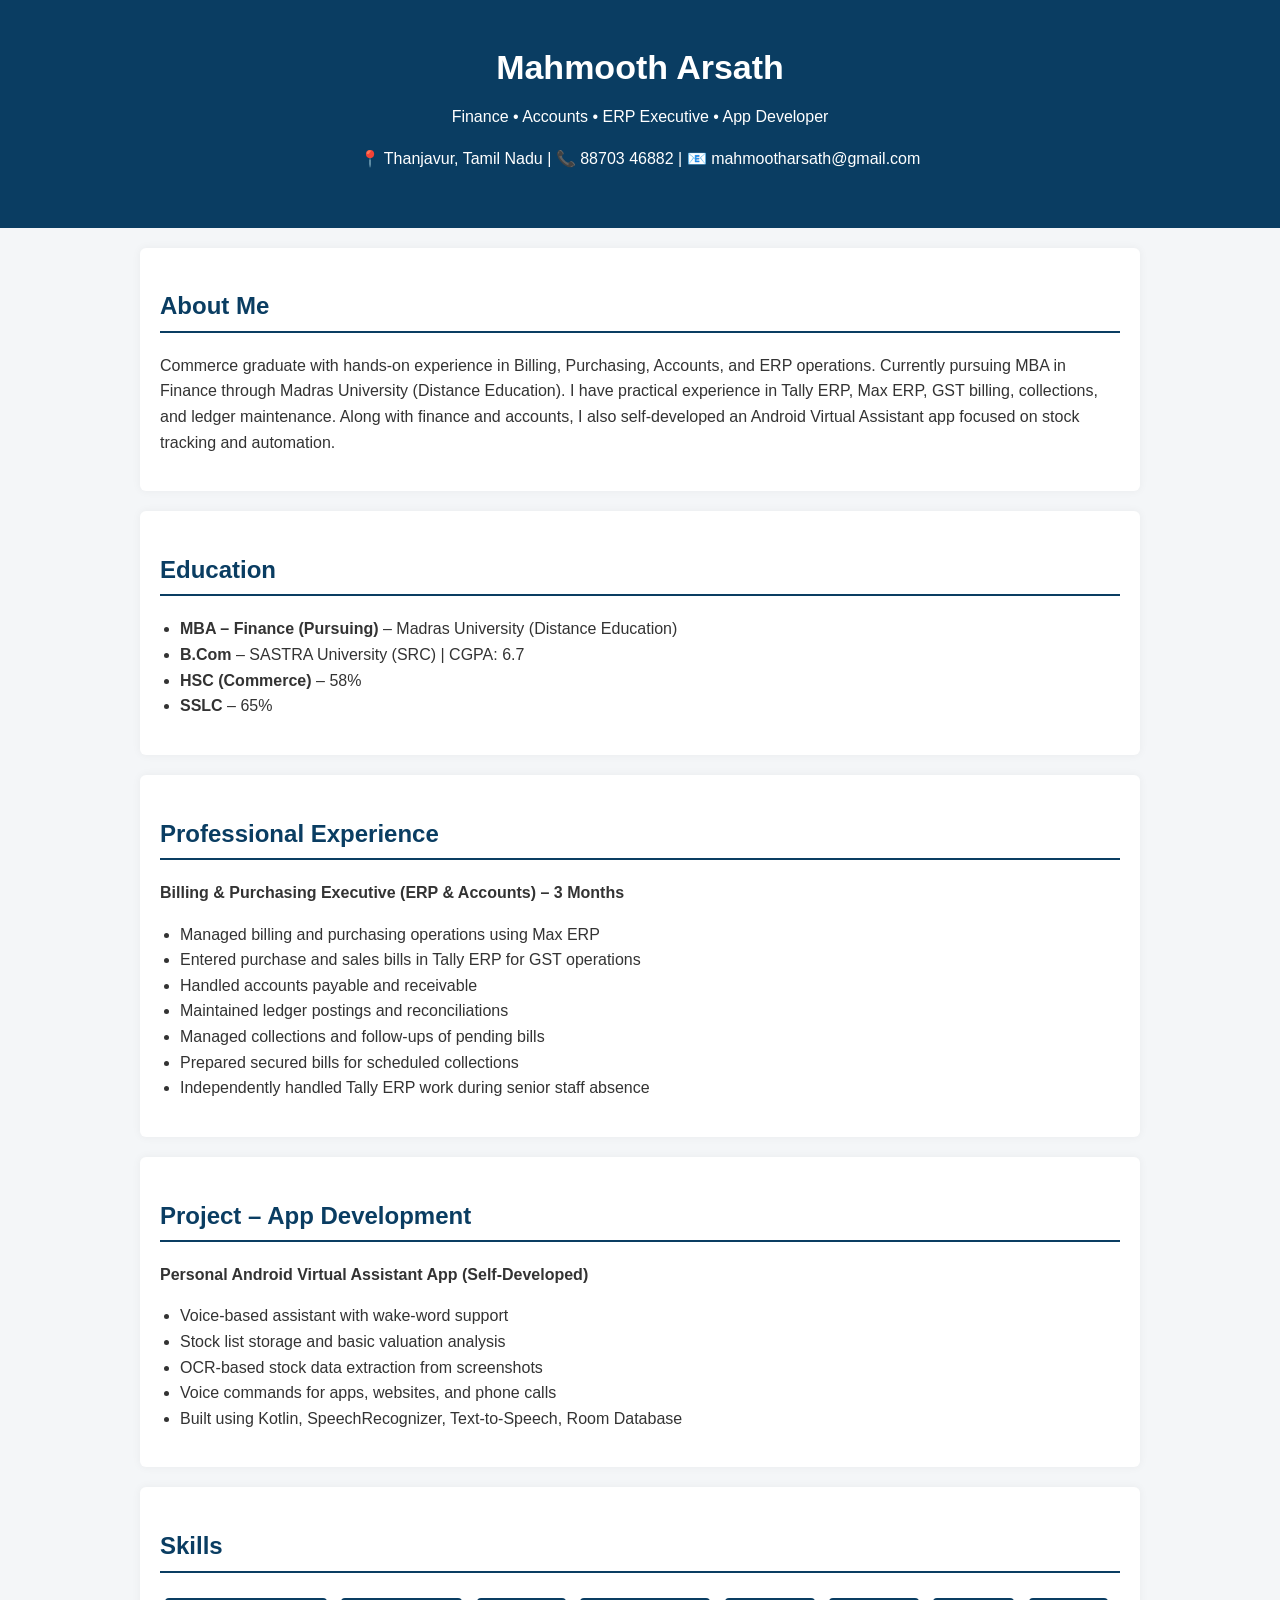
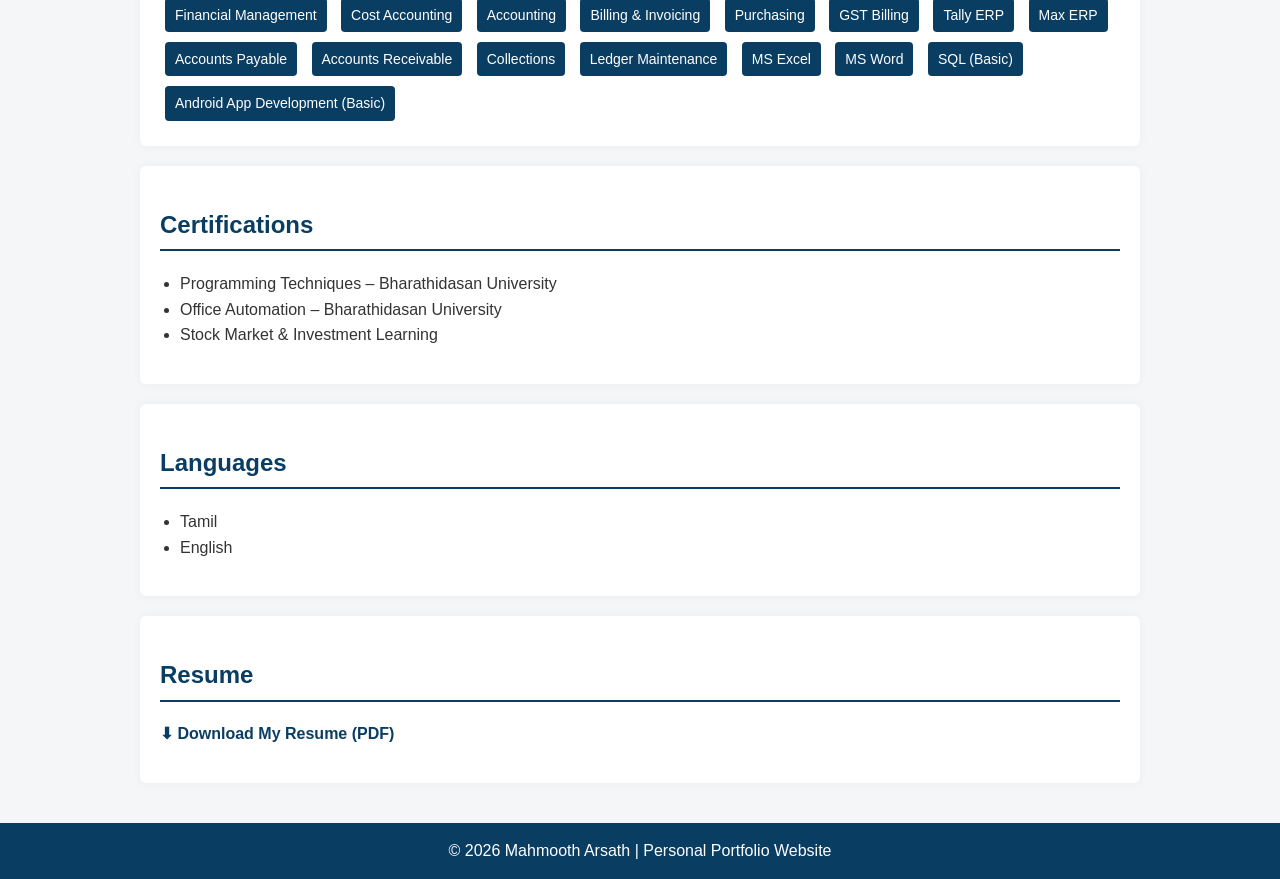
==== index.html @ ea1ed321 "Add files via upload" ====
<!DOCTYPE html>
<html lang="en">
<head>
    <meta charset="UTF-8">
    <title>Mahmooth Arsath | Finance • Accounts • ERP • App Developer</title>
    <meta name="viewport" content="width=device-width, initial-scale=1.0">

    <style>
        body {
            font-family: Arial, Helvetica, sans-serif;
            margin: 0;
            background: #f4f6f8;
            color: #333;
            line-height: 1.6;
        }

        header {
            background: #0a3d62;
            color: white;
            padding: 40px 20px;
            text-align: center;
        }

        header h1 {
            margin: 0;
            font-size: 34px;
        }

        header p {
            margin-top: 10px;
            font-size: 16px;
        }

        .container {
            max-width: 1000px;
            margin: auto;
            padding: 20px;
        }

        section {
            background: white;
            padding: 20px;
            margin-bottom: 20px;
            border-radius: 6px;
            box-shadow: 0 0 10px rgba(0,0,0,0.05);
        }

        h2 {
            color: #0a3d62;
            border-bottom: 2px solid #0a3d62;
            padding-bottom: 5px;
        }

        ul {
            padding-left: 20px;
        }

        .skills span {
            display: inline-block;
            background: #0a3d62;
            color: white;
            padding: 6px 10px;
            margin: 5px;
            border-radius: 4px;
            font-size: 14px;
        }

        footer {
            text-align: center;
            padding: 15px;
            background: #0a3d62;
            color: white;
        }

        a {
            color: #0a3d62;
            font-weight: bold;
            text-decoration: none;
        }
    </style>
</head>

<body>

<header>
    <h1>Mahmooth Arsath</h1>
    <p>Finance • Accounts • ERP Executive • App Developer</p>
    <p>📍 Thanjavur, Tamil Nadu | 📞 88703 46882 | 📧 mahmootharsath@gmail.com</p>
</header>

<div class="container">

    <!-- ABOUT -->
    <section>
        <h2>About Me</h2>
        <p>
            Commerce graduate with hands-on experience in Billing, Purchasing, Accounts, and ERP operations.
            Currently pursuing MBA in Finance through Madras University (Distance Education).
            I have practical experience in Tally ERP, Max ERP, GST billing, collections,
            and ledger maintenance. Along with finance and accounts, I also self-developed
            an Android Virtual Assistant app focused on stock tracking and automation.
        </p>
    </section>

    <!-- EDUCATION -->
    <section>
        <h2>Education</h2>
        <ul>
            <li><strong>MBA – Finance (Pursuing)</strong> – Madras University (Distance Education)</li>
            <li><strong>B.Com</strong> – SASTRA University (SRC) | CGPA: 6.7</li>
            <li><strong>HSC (Commerce)</strong> – 58%</li>
            <li><strong>SSLC</strong> – 65%</li>
        </ul>
    </section>

    <!-- EXPERIENCE -->
    <section>
        <h2>Professional Experience</h2>
        <p><strong>Billing & Purchasing Executive (ERP & Accounts) – 3 Months</strong></p>
        <ul>
            <li>Managed billing and purchasing operations using Max ERP</li>
            <li>Entered purchase and sales bills in Tally ERP for GST operations</li>
            <li>Handled accounts payable and receivable</li>
            <li>Maintained ledger postings and reconciliations</li>
            <li>Managed collections and follow-ups of pending bills</li>
            <li>Prepared secured bills for scheduled collections</li>
            <li>Independently handled Tally ERP work during senior staff absence</li>
        </ul>
    </section>

    <!-- PROJECT -->
    <section>
        <h2>Project – App Development</h2>
        <p><strong>Personal Android Virtual Assistant App (Self-Developed)</strong></p>
        <ul>
            <li>Voice-based assistant with wake-word support</li>
            <li>Stock list storage and basic valuation analysis</li>
            <li>OCR-based stock data extraction from screenshots</li>
            <li>Voice commands for apps, websites, and phone calls</li>
            <li>Built using Kotlin, SpeechRecognizer, Text-to-Speech, Room Database</li>
        </ul>
    </section>

    <!-- SKILLS -->
    <section>
        <h2>Skills</h2>
        <div class="skills">
            <span>Financial Management</span>
            <span>Cost Accounting</span>
            <span>Accounting</span>
            <span>Billing & Invoicing</span>
            <span>Purchasing</span>
            <span>GST Billing</span>
            <span>Tally ERP</span>
            <span>Max ERP</span>
            <span>Accounts Payable</span>
            <span>Accounts Receivable</span>
            <span>Collections</span>
            <span>Ledger Maintenance</span>
            <span>MS Excel</span>
            <span>MS Word</span>
            <span>SQL (Basic)</span>
            <span>Android App Development (Basic)</span>
        </div>
    </section>

    <!-- CERTIFICATIONS -->
    <section>
        <h2>Certifications</h2>
        <ul>
            <li>Programming Techniques – Bharathidasan University</li>
            <li>Office Automation – Bharathidasan University</li>
            <li>Stock Market & Investment Learning</li>
        </ul>
    </section>

    <!-- LANGUAGES -->
    <section>
        <h2>Languages</h2>
        <ul>
            <li>Tamil</li>
            <li>English</li>
        </ul>
    </section>

    <!-- RESUME DOWNLOAD -->
    <section>
        <h2>Resume</h2>
        <p>
            <a href="Mahmooth_Arsath_Resume.pdf" download>
                ⬇ Download My Resume (PDF)
            </a>
        </p>
    </section>

</div>

<footer>
    © 2026 Mahmooth Arsath | Personal Portfolio Website
</footer>

</body>
</html>
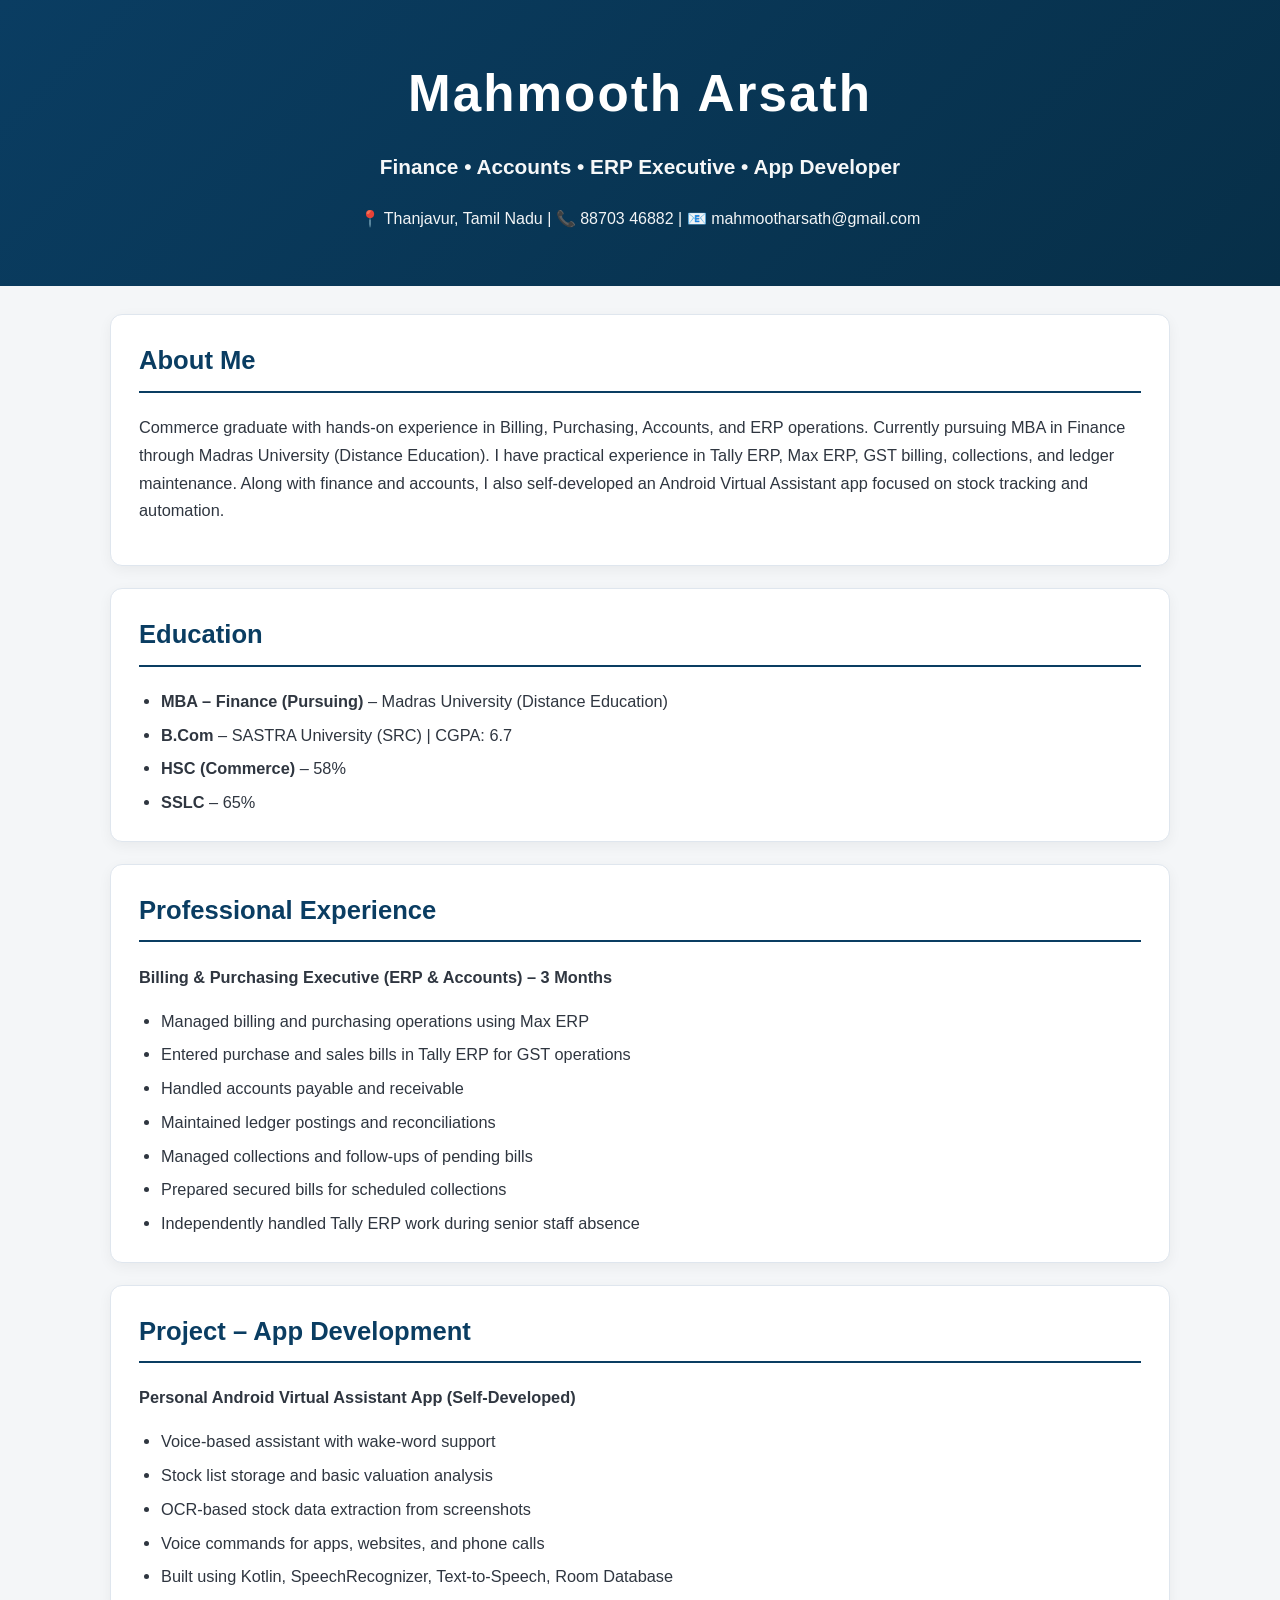
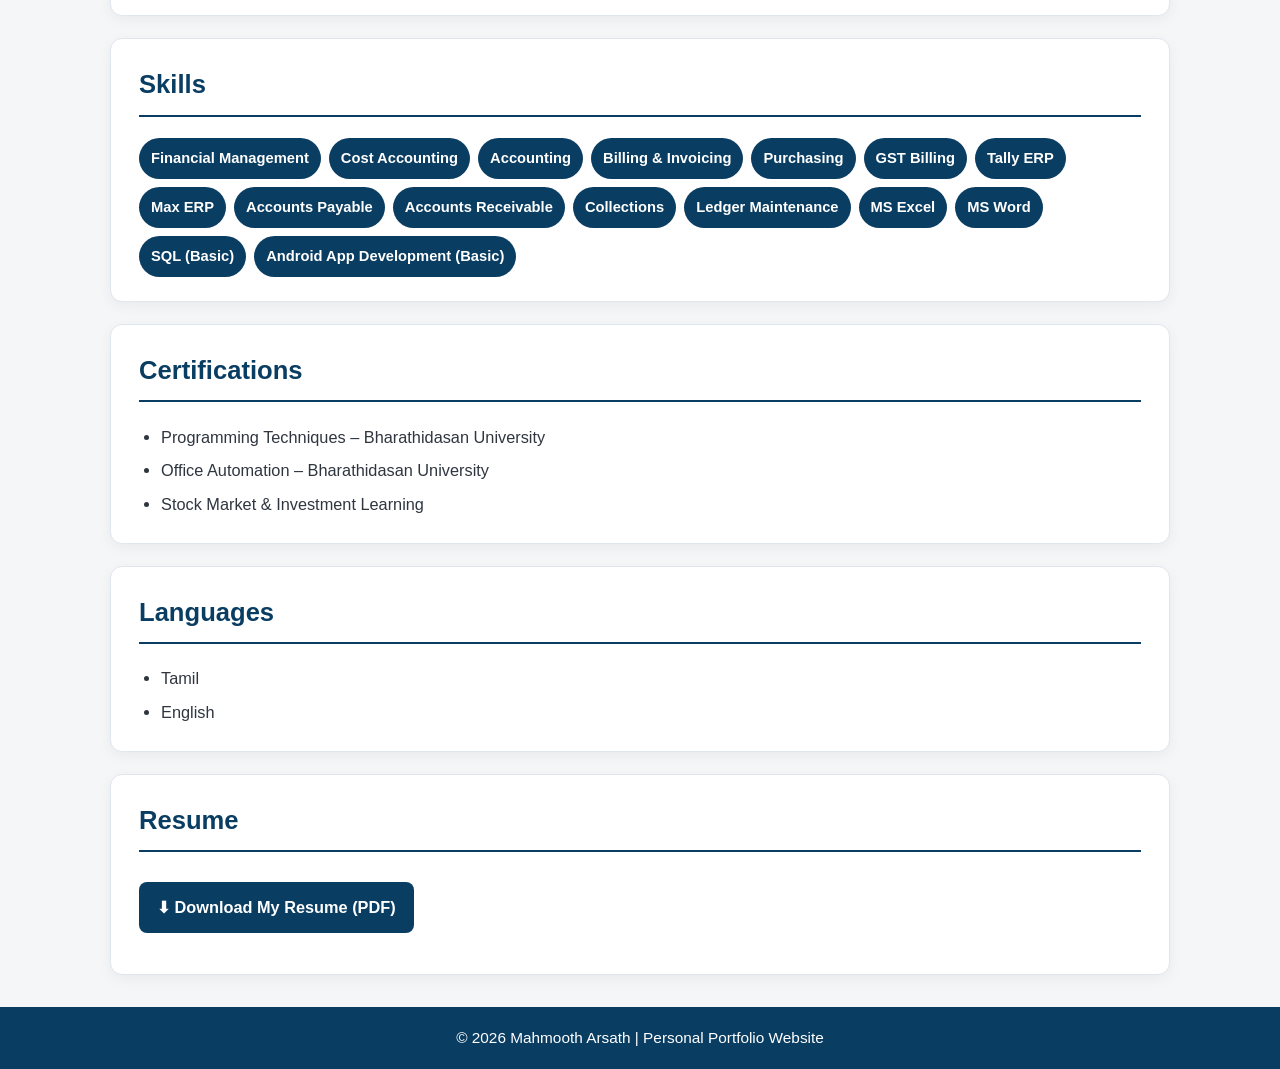
==== commit cc34f95a: "Update portfolio homepage content and styling" ====
--- a/index.html
+++ b/index.html
@@ -1,204 +1,263 @@
-<!DOCTYPE html>
-<html lang="en">
-<head>
-    <meta charset="UTF-8">
-    <title>Mahmooth Arsath | Finance • Accounts • ERP • App Developer</title>
-    <meta name="viewport" content="width=device-width, initial-scale=1.0">
-
-    <style>
-        body {
-            font-family: Arial, Helvetica, sans-serif;
-            margin: 0;
-            background: #f4f6f8;
-            color: #333;
-            line-height: 1.6;
-        }
-
-        header {
-            background: #0a3d62;
-            color: white;
-            padding: 40px 20px;
-            text-align: center;
-        }
-
-        header h1 {
-            margin: 0;
-            font-size: 34px;
-        }
-
-        header p {
-            margin-top: 10px;
-            font-size: 16px;
-        }
-
-        .container {
-            max-width: 1000px;
-            margin: auto;
-            padding: 20px;
-        }
-
-        section {
-            background: white;
-            padding: 20px;
-            margin-bottom: 20px;
-            border-radius: 6px;
-            box-shadow: 0 0 10px rgba(0,0,0,0.05);
-        }
-
-        h2 {
-            color: #0a3d62;
-            border-bottom: 2px solid #0a3d62;
-            padding-bottom: 5px;
-        }
-
-        ul {
-            padding-left: 20px;
-        }
-
-        .skills span {
-            display: inline-block;
-            background: #0a3d62;
-            color: white;
-            padding: 6px 10px;
-            margin: 5px;
-            border-radius: 4px;
-            font-size: 14px;
-        }
-
-        footer {
-            text-align: center;
-            padding: 15px;
-            background: #0a3d62;
-            color: white;
-        }
-
-        a {
-            color: #0a3d62;
-            font-weight: bold;
-            text-decoration: none;
-        }
-    </style>
-</head>
-
-<body>
-
-<header>
-    <h1>Mahmooth Arsath</h1>
-    <p>Finance • Accounts • ERP Executive • App Developer</p>
-    <p>📍 Thanjavur, Tamil Nadu | 📞 88703 46882 | 📧 mahmootharsath@gmail.com</p>
-</header>
-
-<div class="container">
-
-    <!-- ABOUT -->
-    <section>
-        <h2>About Me</h2>
-        <p>
-            Commerce graduate with hands-on experience in Billing, Purchasing, Accounts, and ERP operations.
-            Currently pursuing MBA in Finance through Madras University (Distance Education).
-            I have practical experience in Tally ERP, Max ERP, GST billing, collections,
-            and ledger maintenance. Along with finance and accounts, I also self-developed
-            an Android Virtual Assistant app focused on stock tracking and automation.
-        </p>
-    </section>
-
-    <!-- EDUCATION -->
-    <section>
-        <h2>Education</h2>
-        <ul>
-            <li><strong>MBA – Finance (Pursuing)</strong> – Madras University (Distance Education)</li>
-            <li><strong>B.Com</strong> – SASTRA University (SRC) | CGPA: 6.7</li>
-            <li><strong>HSC (Commerce)</strong> – 58%</li>
-            <li><strong>SSLC</strong> – 65%</li>
-        </ul>
-    </section>
-
-    <!-- EXPERIENCE -->
-    <section>
-        <h2>Professional Experience</h2>
-        <p><strong>Billing & Purchasing Executive (ERP & Accounts) – 3 Months</strong></p>
-        <ul>
-            <li>Managed billing and purchasing operations using Max ERP</li>
-            <li>Entered purchase and sales bills in Tally ERP for GST operations</li>
-            <li>Handled accounts payable and receivable</li>
-            <li>Maintained ledger postings and reconciliations</li>
-            <li>Managed collections and follow-ups of pending bills</li>
-            <li>Prepared secured bills for scheduled collections</li>
-            <li>Independently handled Tally ERP work during senior staff absence</li>
-        </ul>
-    </section>
-
-    <!-- PROJECT -->
-    <section>
-        <h2>Project – App Development</h2>
-        <p><strong>Personal Android Virtual Assistant App (Self-Developed)</strong></p>
-        <ul>
-            <li>Voice-based assistant with wake-word support</li>
-            <li>Stock list storage and basic valuation analysis</li>
-            <li>OCR-based stock data extraction from screenshots</li>
-            <li>Voice commands for apps, websites, and phone calls</li>
-            <li>Built using Kotlin, SpeechRecognizer, Text-to-Speech, Room Database</li>
-        </ul>
-    </section>
-
-    <!-- SKILLS -->
-    <section>
-        <h2>Skills</h2>
-        <div class="skills">
-            <span>Financial Management</span>
-            <span>Cost Accounting</span>
-            <span>Accounting</span>
-            <span>Billing & Invoicing</span>
-            <span>Purchasing</span>
-            <span>GST Billing</span>
-            <span>Tally ERP</span>
-            <span>Max ERP</span>
-            <span>Accounts Payable</span>
-            <span>Accounts Receivable</span>
-            <span>Collections</span>
-            <span>Ledger Maintenance</span>
-            <span>MS Excel</span>
-            <span>MS Word</span>
-            <span>SQL (Basic)</span>
-            <span>Android App Development (Basic)</span>
-        </div>
-    </section>
-
-    <!-- CERTIFICATIONS -->
-    <section>
-        <h2>Certifications</h2>
-        <ul>
-            <li>Programming Techniques – Bharathidasan University</li>
-            <li>Office Automation – Bharathidasan University</li>
-            <li>Stock Market & Investment Learning</li>
-        </ul>
-    </section>
-
-    <!-- LANGUAGES -->
-    <section>
-        <h2>Languages</h2>
-        <ul>
-            <li>Tamil</li>
-            <li>English</li>
-        </ul>
-    </section>
-
-    <!-- RESUME DOWNLOAD -->
-    <section>
-        <h2>Resume</h2>
-        <p>
-            <a href="Mahmooth_Arsath_Resume.pdf" download>
-                ⬇ Download My Resume (PDF)
-            </a>
-        </p>
-    </section>
-
-</div>
-
-<footer>
-    © 2026 Mahmooth Arsath | Personal Portfolio Website
-</footer>
-
-</body>
-</html>
-
+<!DOCTYPE html>
+<html lang="en">
+<head>
+    <meta charset="UTF-8">
+    <title>Mahmooth Arsath | Finance • Accounts • ERP • App Developer</title>
+    <meta name="viewport" content="width=device-width, initial-scale=1.0">
+    <style>
+        :root {
+            --primary: #0a3d62;
+            --primary-dark: #072f48;
+            --bg: #f4f6f8;
+            --text: #2f3640;
+            --white: #ffffff;
+            --border: #dfe6ee;
+        }
+
+        * {
+            box-sizing: border-box;
+        }
+
+        body {
+            font-family: Arial, Helvetica, sans-serif;
+            margin: 0;
+            background: var(--bg);
+            color: var(--text);
+            line-height: 1.7;
+        }
+
+        header {
+            background: linear-gradient(135deg, var(--primary), var(--primary-dark));
+            color: white;
+            padding: 50px 20px 38px;
+            text-align: center;
+        }
+
+        header h1 {
+            margin: 0;
+            font-size: clamp(2rem, 5vw, 3.2rem);
+            letter-spacing: 0.04em;
+        }
+
+        .tagline {
+            margin-top: 12px;
+            font-size: clamp(1rem, 2vw, 1.3rem);
+            font-weight: 600;
+            opacity: 0.96;
+        }
+
+        .contact {
+            margin-top: 8px;
+            font-size: 1rem;
+            opacity: 0.95;
+        }
+
+        .container {
+            max-width: 1100px;
+            margin: auto;
+            padding: 28px 20px 10px;
+        }
+
+        section {
+            background: white;
+            padding: 24px 28px;
+            margin-bottom: 22px;
+            border-radius: 12px;
+            box-shadow: 0 4px 14px rgba(0,0,0,0.05);
+            border: 1px solid var(--border);
+        }
+
+        h2 {
+            color: var(--primary);
+            border-bottom: 2px solid var(--primary);
+            padding-bottom: 8px;
+            margin-top: 0;
+            font-size: clamp(1.4rem, 2vw, 2rem);
+        }
+
+        p, li {
+            font-size: 1.02rem;
+        }
+
+        ul {
+            padding-left: 22px;
+            margin: 12px 0 0;
+        }
+
+        li + li {
+            margin-top: 6px;
+        }
+
+        .skills {
+            display: flex;
+            flex-wrap: wrap;
+            gap: 8px;
+            margin-top: 14px;
+        }
+
+        .skills span {
+            display: inline-block;
+            background: var(--primary);
+            color: white;
+            padding: 8px 12px;
+            border-radius: 999px;
+            font-size: 0.92rem;
+            font-weight: 600;
+        }
+
+        .resume-link {
+            display: inline-block;
+            margin-top: 8px;
+            padding: 12px 18px;
+            background: var(--primary);
+            color: white;
+            border-radius: 8px;
+            font-weight: bold;
+            text-decoration: none;
+            transition: 0.2s ease;
+        }
+
+        .resume-link:hover {
+            background: var(--primary-dark);
+        }
+
+        footer {
+            text-align: center;
+            padding: 18px 15px;
+            background: var(--primary);
+            color: white;
+            font-size: 0.96rem;
+        }
+
+        a {
+            color: var(--primary);
+            font-weight: bold;
+            text-decoration: none;
+        }
+
+        @media (max-width: 640px) {
+            section {
+                padding: 18px 16px;
+            }
+
+            .container {
+                padding-left: 12px;
+                padding-right: 12px;
+            }
+        }
+    </style>
+</head>
+
+<body>
+
+<header>
+    <h1>Mahmooth Arsath</h1>
+    <p class="tagline">Finance • Accounts • ERP Executive • App Developer</p>
+    <p class="contact">📍 Thanjavur, Tamil Nadu | 📞 88703 46882 | 📧 mahmootharsath@gmail.com</p>
+</header>
+
+<div class="container">
+
+    <section>
+        <h2>About Me</h2>
+        <p>
+            Commerce graduate with hands-on experience in Billing, Purchasing, Accounts, and ERP operations.
+            Currently pursuing MBA in Finance through Madras University (Distance Education).
+            I have practical experience in Tally ERP, Max ERP, GST billing, collections,
+            and ledger maintenance. Along with finance and accounts, I also self-developed
+            an Android Virtual Assistant app focused on stock tracking and automation.
+        </p>
+    </section>
+
+    <section>
+        <h2>Education</h2>
+        <ul>
+            <li><strong>MBA – Finance (Pursuing)</strong> – Madras University (Distance Education)</li>
+            <li><strong>B.Com</strong> – SASTRA University (SRC) | CGPA: 6.7</li>
+            <li><strong>HSC (Commerce)</strong> – 58%</li>
+            <li><strong>SSLC</strong> – 65%</li>
+        </ul>
+    </section>
+
+    <section>
+        <h2>Professional Experience</h2>
+        <p><strong>Billing & Purchasing Executive (ERP & Accounts) – 3 Months</strong></p>
+        <ul>
+            <li>Managed billing and purchasing operations using Max ERP</li>
+            <li>Entered purchase and sales bills in Tally ERP for GST operations</li>
+            <li>Handled accounts payable and receivable</li>
+            <li>Maintained ledger postings and reconciliations</li>
+            <li>Managed collections and follow-ups of pending bills</li>
+            <li>Prepared secured bills for scheduled collections</li>
+            <li>Independently handled Tally ERP work during senior staff absence</li>
+        </ul>
+    </section>
+
+    <section>
+        <h2>Project – App Development</h2>
+        <p><strong>Personal Android Virtual Assistant App (Self-Developed)</strong></p>
+        <ul>
+            <li>Voice-based assistant with wake-word support</li>
+            <li>Stock list storage and basic valuation analysis</li>
+            <li>OCR-based stock data extraction from screenshots</li>
+            <li>Voice commands for apps, websites, and phone calls</li>
+            <li>Built using Kotlin, SpeechRecognizer, Text-to-Speech, Room Database</li>
+        </ul>
+    </section>
+
+    <section>
+        <h2>Skills</h2>
+        <div class="skills">
+            <span>Financial Management</span>
+            <span>Cost Accounting</span>
+            <span>Accounting</span>
+            <span>Billing & Invoicing</span>
+            <span>Purchasing</span>
+            <span>GST Billing</span>
+            <span>Tally ERP</span>
+            <span>Max ERP</span>
+            <span>Accounts Payable</span>
+            <span>Accounts Receivable</span>
+            <span>Collections</span>
+            <span>Ledger Maintenance</span>
+            <span>MS Excel</span>
+            <span>MS Word</span>
+            <span>SQL (Basic)</span>
+            <span>Android App Development (Basic)</span>
+        </div>
+    </section>
+
+    <section>
+        <h2>Certifications</h2>
+        <ul>
+            <li>Programming Techniques – Bharathidasan University</li>
+            <li>Office Automation – Bharathidasan University</li>
+            <li>Stock Market & Investment Learning</li>
+        </ul>
+    </section>
+
+    <section>
+        <h2>Languages</h2>
+        <ul>
+            <li>Tamil</li>
+            <li>English</li>
+        </ul>
+    </section>
+
+    <section>
+        <h2>Resume</h2>
+        <p>
+            <a class="resume-link" href="Mahmooth_Arsath_Resume.pdf" download>
+                ⬇ Download My Resume (PDF)
+            </a>
+        </p>
+    </section>
+
+</div>
+
+<footer>
+    © 2026 Mahmooth Arsath | Personal Portfolio Website
+</footer>
+
+</body>
+</html>
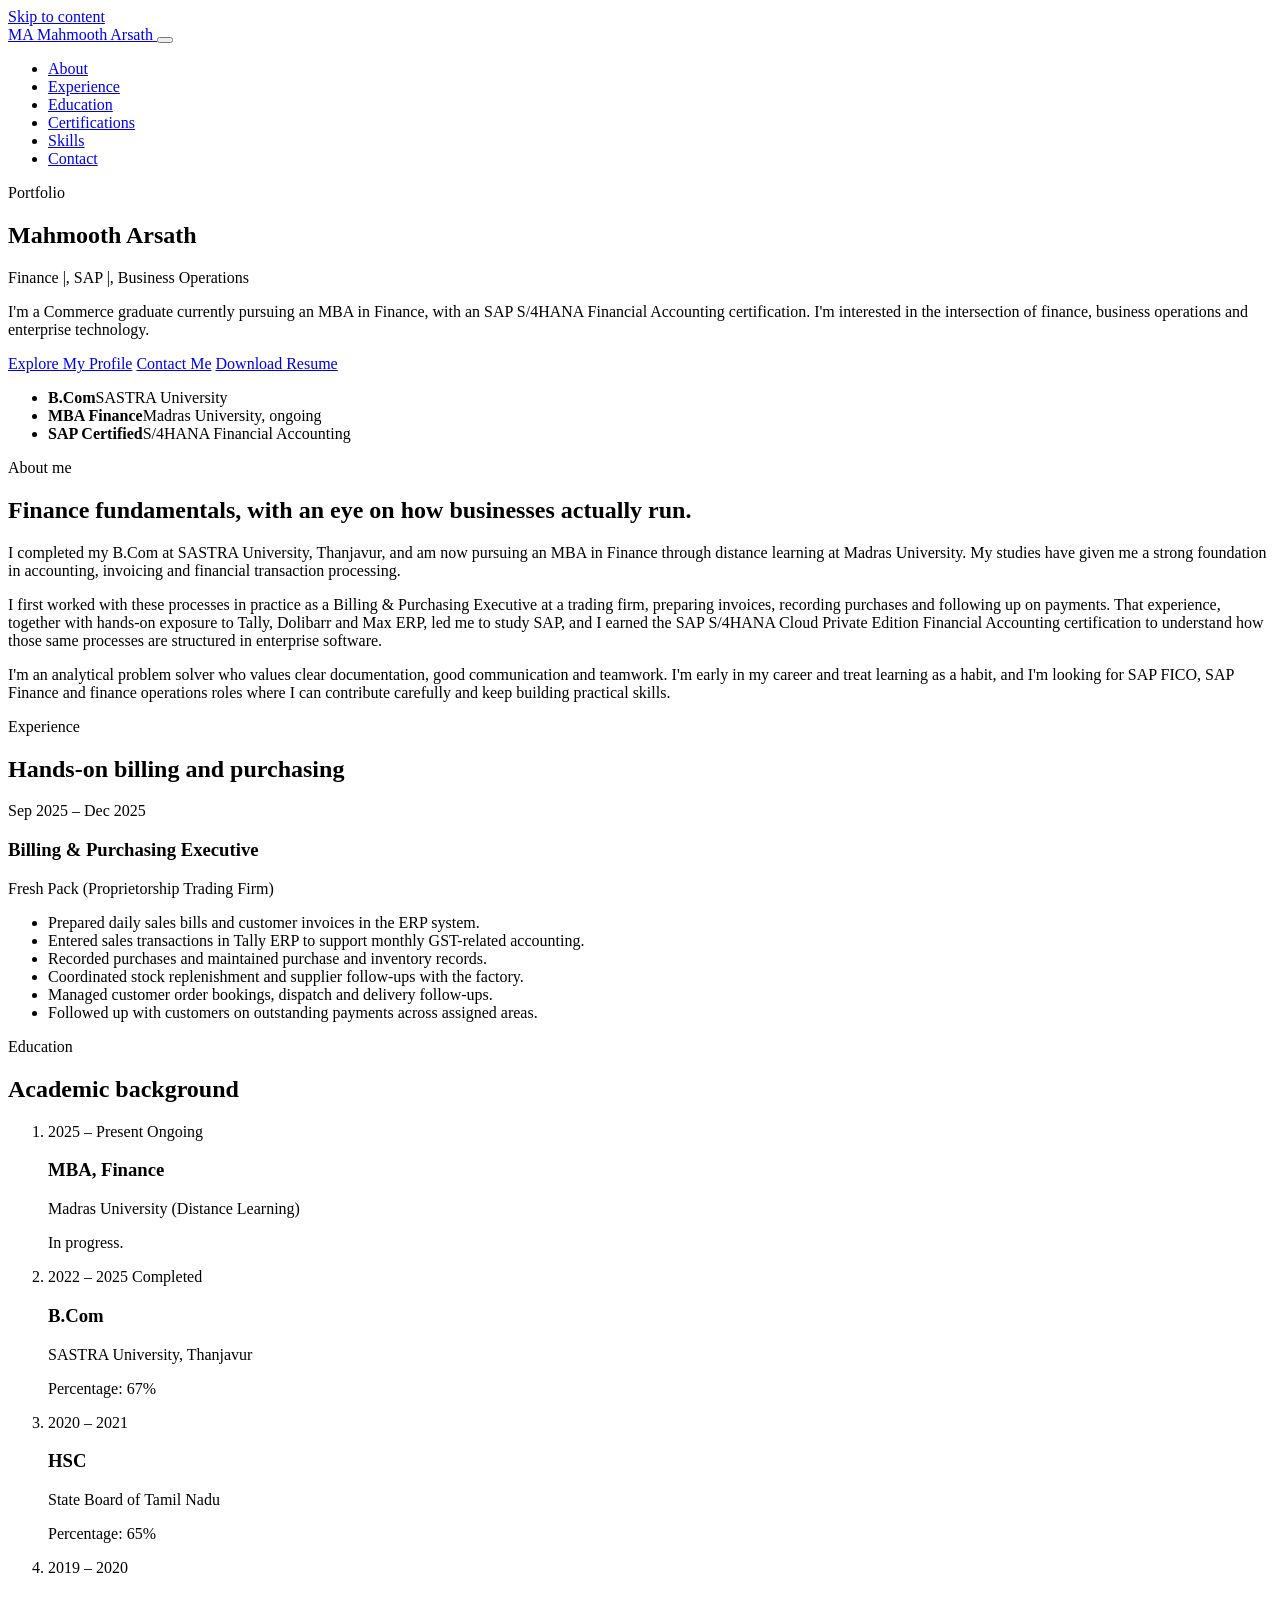
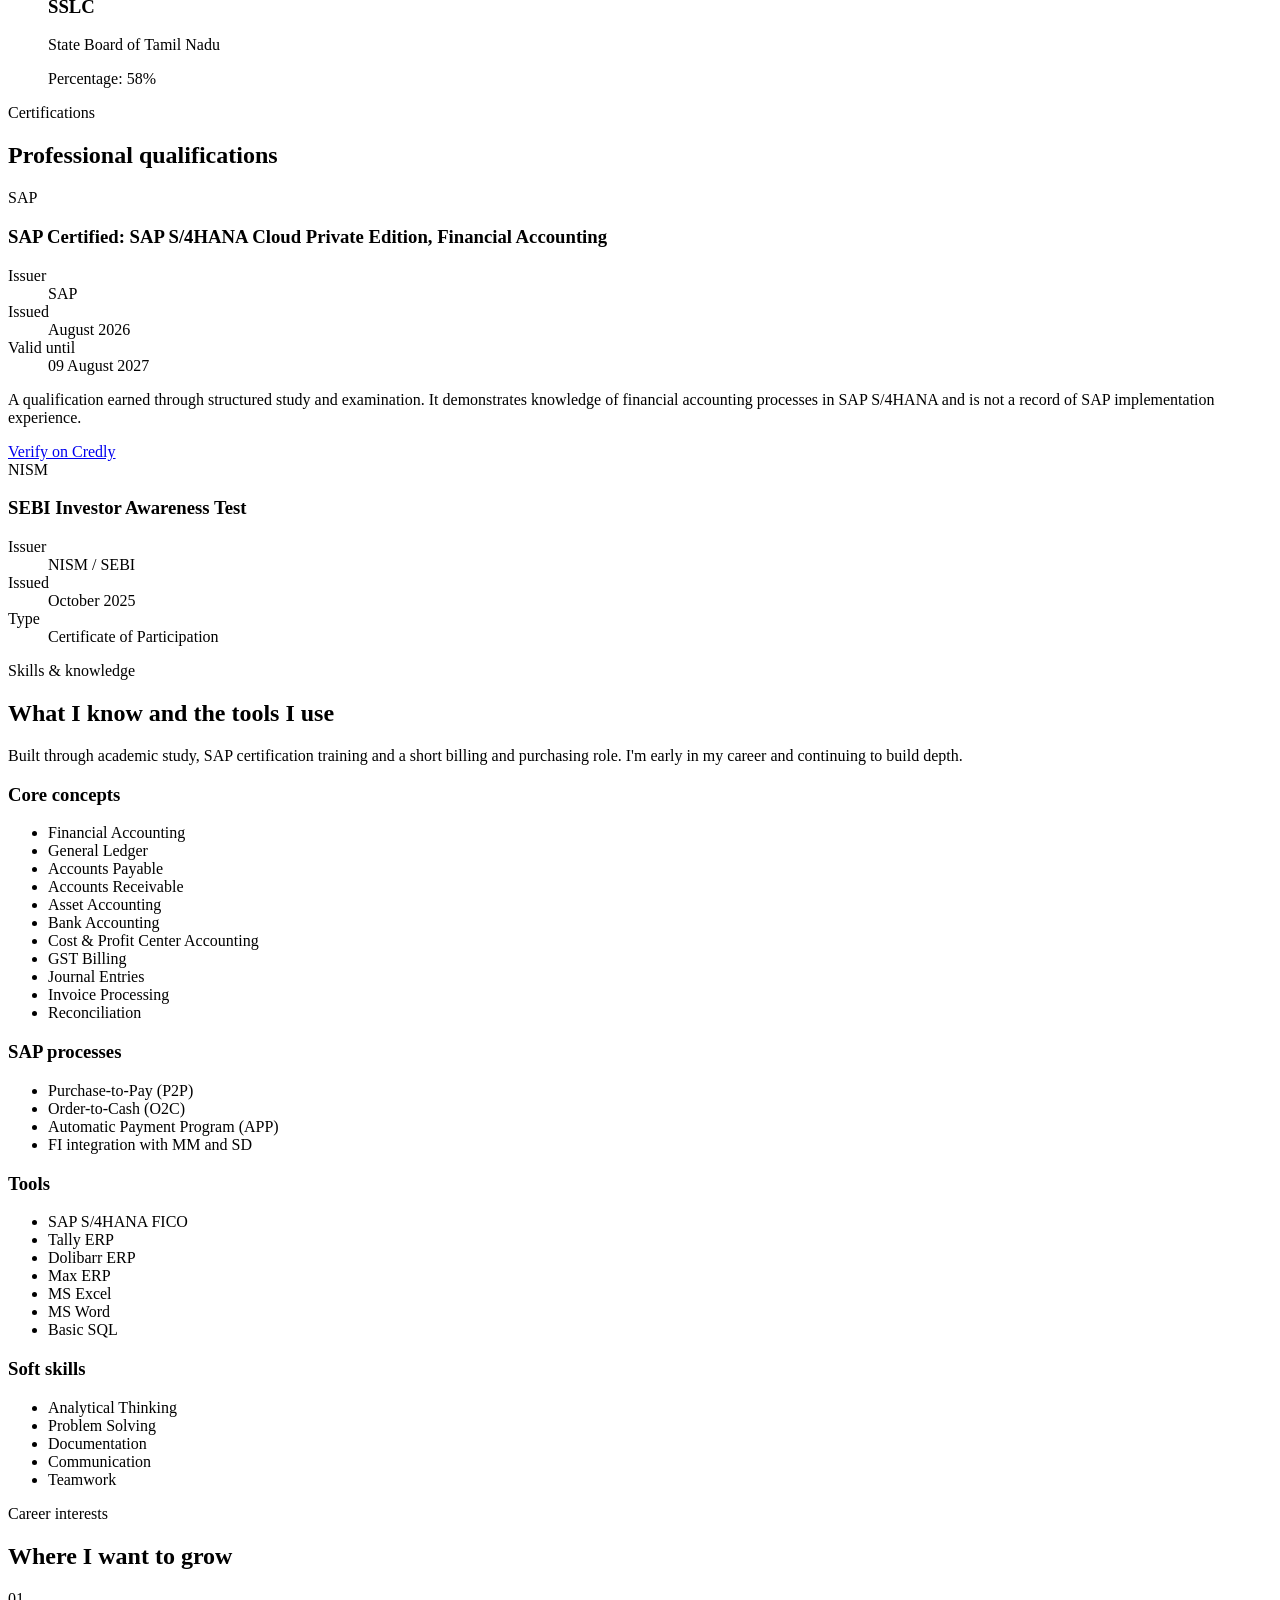
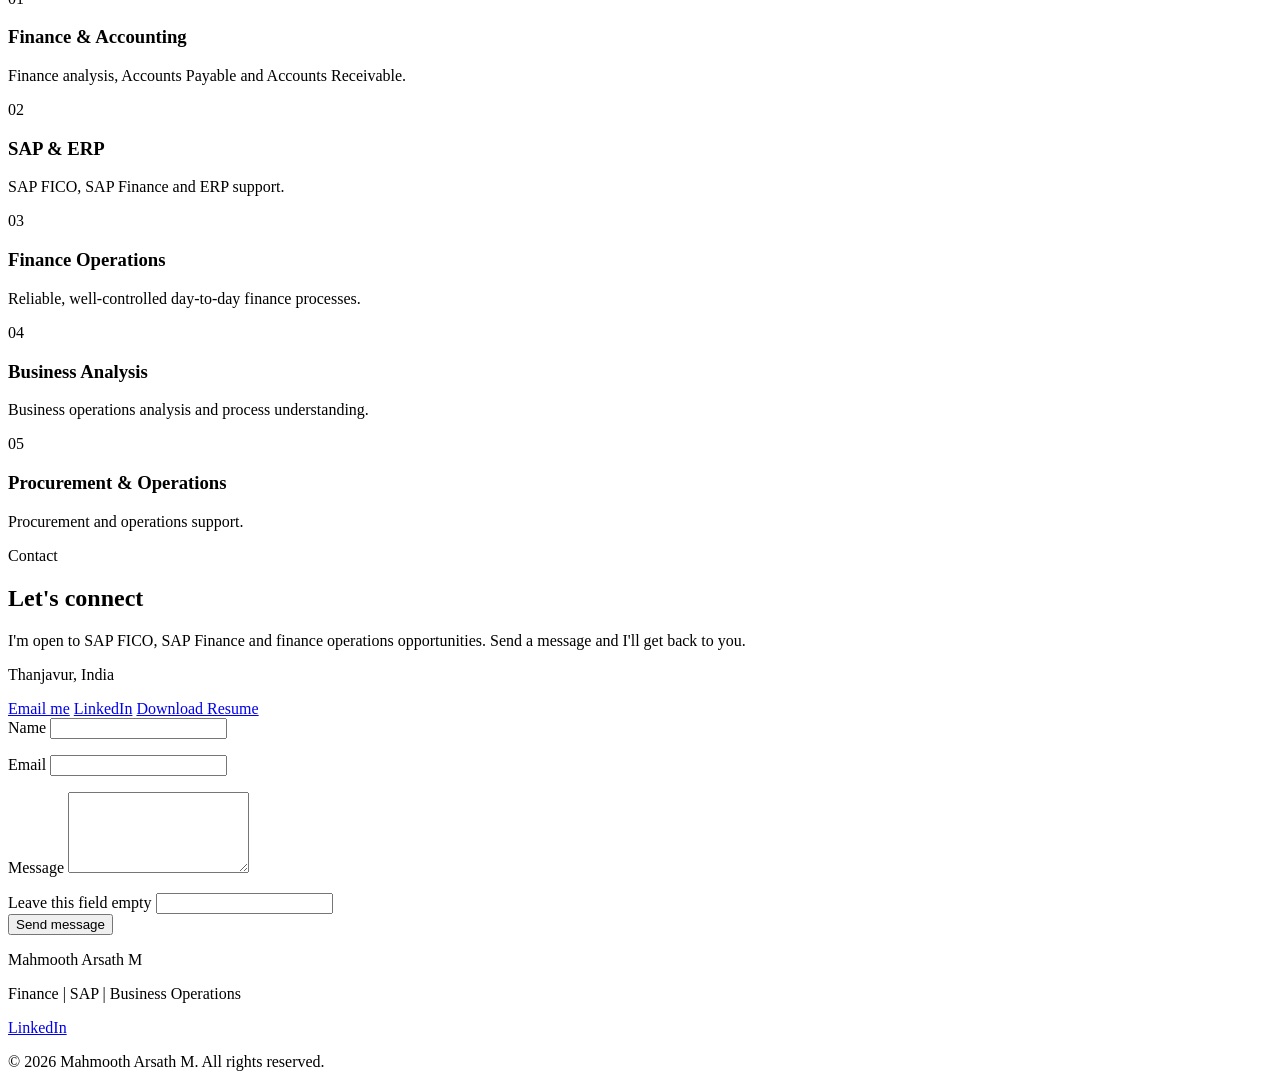
==== commit f5a76448: "Add files via upload" ====
--- a/index.html
+++ b/index.html
@@ -1,263 +1,338 @@
 <!DOCTYPE html>
 <html lang="en">
 <head>
-    <meta charset="UTF-8">
-    <title>Mahmooth Arsath | Finance • Accounts • ERP • App Developer</title>
-    <meta name="viewport" content="width=device-width, initial-scale=1.0">
-    <style>
-        :root {
-            --primary: #0a3d62;
-            --primary-dark: #072f48;
-            --bg: #f4f6f8;
-            --text: #2f3640;
-            --white: #ffffff;
-            --border: #dfe6ee;
-        }
-
-        * {
-            box-sizing: border-box;
-        }
-
-        body {
-            font-family: Arial, Helvetica, sans-serif;
-            margin: 0;
-            background: var(--bg);
-            color: var(--text);
-            line-height: 1.7;
-        }
-
-        header {
-            background: linear-gradient(135deg, var(--primary), var(--primary-dark));
-            color: white;
-            padding: 50px 20px 38px;
-            text-align: center;
-        }
-
-        header h1 {
-            margin: 0;
-            font-size: clamp(2rem, 5vw, 3.2rem);
-            letter-spacing: 0.04em;
-        }
-
-        .tagline {
-            margin-top: 12px;
-            font-size: clamp(1rem, 2vw, 1.3rem);
-            font-weight: 600;
-            opacity: 0.96;
-        }
-
-        .contact {
-            margin-top: 8px;
-            font-size: 1rem;
-            opacity: 0.95;
-        }
-
-        .container {
-            max-width: 1100px;
-            margin: auto;
-            padding: 28px 20px 10px;
-        }
-
-        section {
-            background: white;
-            padding: 24px 28px;
-            margin-bottom: 22px;
-            border-radius: 12px;
-            box-shadow: 0 4px 14px rgba(0,0,0,0.05);
-            border: 1px solid var(--border);
-        }
-
-        h2 {
-            color: var(--primary);
-            border-bottom: 2px solid var(--primary);
-            padding-bottom: 8px;
-            margin-top: 0;
-            font-size: clamp(1.4rem, 2vw, 2rem);
-        }
-
-        p, li {
-            font-size: 1.02rem;
-        }
-
-        ul {
-            padding-left: 22px;
-            margin: 12px 0 0;
-        }
-
-        li + li {
-            margin-top: 6px;
-        }
-
-        .skills {
-            display: flex;
-            flex-wrap: wrap;
-            gap: 8px;
-            margin-top: 14px;
-        }
-
-        .skills span {
-            display: inline-block;
-            background: var(--primary);
-            color: white;
-            padding: 8px 12px;
-            border-radius: 999px;
-            font-size: 0.92rem;
-            font-weight: 600;
-        }
-
-        .resume-link {
-            display: inline-block;
-            margin-top: 8px;
-            padding: 12px 18px;
-            background: var(--primary);
-            color: white;
-            border-radius: 8px;
-            font-weight: bold;
-            text-decoration: none;
-            transition: 0.2s ease;
-        }
-
-        .resume-link:hover {
-            background: var(--primary-dark);
-        }
-
-        footer {
-            text-align: center;
-            padding: 18px 15px;
-            background: var(--primary);
-            color: white;
-            font-size: 0.96rem;
-        }
-
-        a {
-            color: var(--primary);
-            font-weight: bold;
-            text-decoration: none;
-        }
-
-        @media (max-width: 640px) {
-            section {
-                padding: 18px 16px;
-            }
-
-            .container {
-                padding-left: 12px;
-                padding-right: 12px;
-            }
-        }
-    </style>
+  <meta charset="utf-8">
+  <meta name="viewport" content="width=device-width, initial-scale=1">
+  <title>Mahmooth Arsath M | Finance, SAP &amp; Business Operations</title>
+  <meta name="description" content="Portfolio of Mahmooth Arsath M: B.Com graduate, MBA Finance candidate and SAP S/4HANA Financial Accounting certified, with billing, purchasing and ERP exposure (Tally, Dolibarr, Max ERP).">
+  <meta name="theme-color" content="#0b1530">
+  <meta property="og:type" content="website">
+  <meta property="og:title" content="Mahmooth Arsath M | Finance, SAP &amp; Business Operations">
+  <meta property="og:description" content="Commerce graduate pursuing an MBA in Finance, with an SAP S/4HANA Financial Accounting certification.">
+  <meta name="twitter:card" content="summary">
+  <link rel="icon" href="assets/favicon.svg" type="image/svg+xml">
+  <link rel="preconnect" href="https://fonts.googleapis.com">
+  <link rel="preconnect" href="https://fonts.gstatic.com" crossorigin>
+  <link rel="stylesheet" href="https://fonts.googleapis.com/css2?family=Fraunces:opsz,wght@9..144,500;9..144,600&family=Inter:wght@400;500;600&display=swap">
+  <link rel="stylesheet" href="assets/styles.css">
+  <script type="application/ld+json">
+  {
+    "@context": "https://schema.org",
+    "@type": "Person",
+    "name": "Mahmooth Arsath M",
+    "jobTitle": "Finance and SAP graduate",
+    "email": "mailto:mahmootharsath@gmail.com",
+    "sameAs": ["https://www.linkedin.com/in/mahmooth-arsath-05856a2a8"],
+    "alumniOf": [
+      {"@type": "CollegeOrUniversity", "name": "SASTRA University"},
+      {"@type": "CollegeOrUniversity", "name": "University of Madras"}
+    ]
+  }
+  </script>
 </head>
-
 <body>
-
-<header>
-    <h1>Mahmooth Arsath</h1>
-    <p class="tagline">Finance • Accounts • ERP Executive • App Developer</p>
-    <p class="contact">📍 Thanjavur, Tamil Nadu | 📞 88703 46882 | 📧 mahmootharsath@gmail.com</p>
-</header>
-
-<div class="container">
-
-    <section>
-        <h2>About Me</h2>
-        <p>
-            Commerce graduate with hands-on experience in Billing, Purchasing, Accounts, and ERP operations.
-            Currently pursuing MBA in Finance through Madras University (Distance Education).
-            I have practical experience in Tally ERP, Max ERP, GST billing, collections,
-            and ledger maintenance. Along with finance and accounts, I also self-developed
-            an Android Virtual Assistant app focused on stock tracking and automation.
-        </p>
-    </section>
-
-    <section>
-        <h2>Education</h2>
-        <ul>
-            <li><strong>MBA – Finance (Pursuing)</strong> – Madras University (Distance Education)</li>
-            <li><strong>B.Com</strong> – SASTRA University (SRC) | CGPA: 6.7</li>
-            <li><strong>HSC (Commerce)</strong> – 58%</li>
-            <li><strong>SSLC</strong> – 65%</li>
+  <a class="skip-link" href="#main">Skip to content</a>
+
+  <header class="site-header" id="top">
+    <nav class="nav container" aria-label="Primary">
+      <a class="brand" href="#home" aria-label="Mahmooth Arsath, home">
+        <span class="brand-mark" aria-hidden="true">MA</span>
+        <span class="brand-name">Mahmooth Arsath</span>
+      </a>
+      <button class="nav-toggle" id="navToggle" aria-expanded="false" aria-controls="navLinks" aria-label="Toggle menu">
+        <span></span><span></span><span></span>
+      </button>
+      <ul class="nav-links" id="navLinks">
+        <li><a href="#about">About</a></li>
+        <li><a href="#experience">Experience</a></li>
+        <li><a href="#education">Education</a></li>
+        <li><a href="#certifications">Certifications</a></li>
+        <li><a href="#skills">Skills</a></li>
+        <li><a class="nav-cta" href="#contact">Contact</a></li>
+      </ul>
+    </nav>
+  </header>
+
+  <main id="main">
+    <!-- 1. HERO -->
+    <section class="hero" id="home">
+      <div class="container hero-inner">
+        <p class="eyebrow reveal">Portfolio</p>
+        <h1 class="reveal">Mahmooth Arsath</h1>
+        <p class="hero-role reveal">Finance <span aria-hidden="true">|</span><span class="sr-only">,</span> SAP <span aria-hidden="true">|</span><span class="sr-only">,</span> Business Operations</p>
+        <p class="hero-intro reveal">I'm a Commerce graduate currently pursuing an MBA in Finance, with an SAP S/4HANA Financial Accounting certification. I'm interested in the intersection of finance, business operations and enterprise technology.</p>
+        <div class="hero-actions reveal">
+          <a class="btn btn-primary" href="#about">Explore My Profile</a>
+          <a class="btn btn-ghost" href="#contact">Contact Me</a>
+          <a class="btn btn-ghost" href="assets/Mahmooth-Arsath-Resume.pdf" download>Download Resume</a>
+        </div>
+        <ul class="hero-facts reveal" aria-label="Highlights">
+          <li><strong>B.Com</strong><span>SASTRA University</span></li>
+          <li><strong>MBA Finance</strong><span>Madras University, ongoing</span></li>
+          <li><strong>SAP Certified</strong><span>S/4HANA Financial Accounting</span></li>
         </ul>
-    </section>
-
-    <section>
-        <h2>Professional Experience</h2>
-        <p><strong>Billing & Purchasing Executive (ERP & Accounts) – 3 Months</strong></p>
-        <ul>
-            <li>Managed billing and purchasing operations using Max ERP</li>
-            <li>Entered purchase and sales bills in Tally ERP for GST operations</li>
-            <li>Handled accounts payable and receivable</li>
-            <li>Maintained ledger postings and reconciliations</li>
-            <li>Managed collections and follow-ups of pending bills</li>
-            <li>Prepared secured bills for scheduled collections</li>
-            <li>Independently handled Tally ERP work during senior staff absence</li>
-        </ul>
-    </section>
-
-    <section>
-        <h2>Project – App Development</h2>
-        <p><strong>Personal Android Virtual Assistant App (Self-Developed)</strong></p>
-        <ul>
-            <li>Voice-based assistant with wake-word support</li>
-            <li>Stock list storage and basic valuation analysis</li>
-            <li>OCR-based stock data extraction from screenshots</li>
-            <li>Voice commands for apps, websites, and phone calls</li>
-            <li>Built using Kotlin, SpeechRecognizer, Text-to-Speech, Room Database</li>
-        </ul>
-    </section>
-
-    <section>
-        <h2>Skills</h2>
-        <div class="skills">
-            <span>Financial Management</span>
-            <span>Cost Accounting</span>
-            <span>Accounting</span>
-            <span>Billing & Invoicing</span>
-            <span>Purchasing</span>
-            <span>GST Billing</span>
-            <span>Tally ERP</span>
-            <span>Max ERP</span>
-            <span>Accounts Payable</span>
-            <span>Accounts Receivable</span>
-            <span>Collections</span>
-            <span>Ledger Maintenance</span>
-            <span>MS Excel</span>
-            <span>MS Word</span>
-            <span>SQL (Basic)</span>
-            <span>Android App Development (Basic)</span>
-        </div>
-    </section>
-
-    <section>
-        <h2>Certifications</h2>
-        <ul>
-            <li>Programming Techniques – Bharathidasan University</li>
-            <li>Office Automation – Bharathidasan University</li>
-            <li>Stock Market & Investment Learning</li>
-        </ul>
-    </section>
-
-    <section>
-        <h2>Languages</h2>
-        <ul>
-            <li>Tamil</li>
-            <li>English</li>
-        </ul>
-    </section>
-
-    <section>
-        <h2>Resume</h2>
-        <p>
-            <a class="resume-link" href="Mahmooth_Arsath_Resume.pdf" download>
-                ⬇ Download My Resume (PDF)
-            </a>
-        </p>
-    </section>
-
-</div>
-
-<footer>
-    © 2026 Mahmooth Arsath | Personal Portfolio Website
-</footer>
-
+      </div>
+    </section>
+
+    <!-- 2. ABOUT -->
+    <section class="section light" id="about">
+      <div class="container narrow">
+        <p class="eyebrow">About me</p>
+        <h2 class="reveal">Finance fundamentals, with an eye on how businesses actually run.</h2>
+        <div class="prose reveal">
+          <p>I completed my B.Com at SASTRA University, Thanjavur, and am now pursuing an MBA in Finance through distance learning at Madras University. My studies have given me a strong foundation in accounting, invoicing and financial transaction processing.</p>
+          <p>I first worked with these processes in practice as a Billing &amp; Purchasing Executive at a trading firm, preparing invoices, recording purchases and following up on payments. That experience, together with hands-on exposure to Tally, Dolibarr and Max ERP, led me to study SAP, and I earned the SAP S/4HANA Cloud Private Edition Financial Accounting certification to understand how those same processes are structured in enterprise software.</p>
+          <p>I'm an analytical problem solver who values clear documentation, good communication and teamwork. I'm early in my career and treat learning as a habit, and I'm looking for SAP FICO, SAP Finance and finance operations roles where I can contribute carefully and keep building practical skills.</p>
+        </div>
+      </div>
+    </section>
+
+    <!-- 3. EXPERIENCE -->
+    <section class="section dark" id="experience">
+      <div class="container">
+        <p class="eyebrow">Experience</p>
+        <h2 class="reveal">Hands-on billing and purchasing</h2>
+        <article class="card exp reveal">
+          <p class="card-meta">Sep 2025 &ndash; Dec 2025</p>
+          <h3>Billing &amp; Purchasing Executive</h3>
+          <p class="exp-org">Fresh Pack (Proprietorship Trading Firm)</p>
+          <ul class="bullets">
+            <li>Prepared daily sales bills and customer invoices in the ERP system.</li>
+            <li>Entered sales transactions in Tally ERP to support monthly GST-related accounting.</li>
+            <li>Recorded purchases and maintained purchase and inventory records.</li>
+            <li>Coordinated stock replenishment and supplier follow-ups with the factory.</li>
+            <li>Managed customer order bookings, dispatch and delivery follow-ups.</li>
+            <li>Followed up with customers on outstanding payments across assigned areas.</li>
+          </ul>
+        </article>
+      </div>
+    </section>
+
+    <!-- 4. EDUCATION -->
+    <section class="section light" id="education">
+      <div class="container">
+        <p class="eyebrow">Education</p>
+        <h2 class="reveal">Academic background</h2>
+        <ol class="timeline">
+          <li class="timeline-item reveal">
+            <span class="timeline-dot" aria-hidden="true"></span>
+            <div class="card">
+              <p class="card-meta">2025 &ndash; Present <span class="badge">Ongoing</span></p>
+              <h3>MBA, Finance</h3>
+              <p>Madras University (Distance Learning)</p>
+              <p class="muted">In progress.</p>
+            </div>
+          </li>
+          <li class="timeline-item reveal">
+            <span class="timeline-dot" aria-hidden="true"></span>
+            <div class="card">
+              <p class="card-meta">2022 &ndash; 2025 <span class="badge badge-done">Completed</span></p>
+              <h3>B.Com</h3>
+              <p>SASTRA University, Thanjavur</p>
+              <p class="muted">Percentage: 67%</p>
+            </div>
+          </li>
+          <li class="timeline-item reveal">
+            <span class="timeline-dot" aria-hidden="true"></span>
+            <div class="card">
+              <p class="card-meta">2020 &ndash; 2021</p>
+              <h3>HSC</h3>
+              <p>State Board of Tamil Nadu</p>
+              <p class="muted">Percentage: 65%</p>
+            </div>
+          </li>
+          <li class="timeline-item reveal">
+            <span class="timeline-dot" aria-hidden="true"></span>
+            <div class="card">
+              <p class="card-meta">2019 &ndash; 2020</p>
+              <h3>SSLC</h3>
+              <p>State Board of Tamil Nadu</p>
+              <p class="muted">Percentage: 58%</p>
+            </div>
+          </li>
+        </ol>
+      </div>
+    </section>
+
+    <!-- 5. CERTIFICATIONS -->
+    <section class="section dark" id="certifications">
+      <div class="container">
+        <p class="eyebrow">Certifications</p>
+        <h2 class="reveal">Professional qualifications</h2>
+        <article class="cert reveal">
+          <div class="cert-badge" aria-hidden="true">SAP</div>
+          <div class="cert-body">
+            <h3>SAP Certified: SAP S/4HANA Cloud Private Edition, Financial Accounting</h3>
+            <dl class="cert-details">
+              <div><dt>Issuer</dt><dd>SAP</dd></div>
+              <div><dt>Issued</dt><dd>August 2026</dd></div>
+              <div><dt>Valid until</dt><dd>09 August 2027</dd></div>
+            </dl>
+            <p class="muted">A qualification earned through structured study and examination. It demonstrates knowledge of financial accounting processes in SAP S/4HANA and is not a record of SAP implementation experience.</p>
+            <a class="btn btn-primary cert-link" href="https://www.credly.com/badges/0cb47af9-a2e1-4fd0-9bc2-87b945b114d0" target="_blank" rel="noopener noreferrer">Verify on Credly</a>
+          </div>
+        </article>
+        <article class="cert cert-small reveal">
+          <div class="cert-badge" aria-hidden="true">NISM</div>
+          <div class="cert-body">
+            <h3>SEBI Investor Awareness Test</h3>
+            <dl class="cert-details">
+              <div><dt>Issuer</dt><dd>NISM / SEBI</dd></div>
+              <div><dt>Issued</dt><dd>October 2025</dd></div>
+              <div><dt>Type</dt><dd>Certificate of Participation</dd></div>
+            </dl>
+          </div>
+        </article>
+      </div>
+    </section>
+
+    <!-- 6. SKILLS -->
+    <section class="section light" id="skills">
+      <div class="container">
+        <p class="eyebrow">Skills &amp; knowledge</p>
+        <h2 class="reveal">What I know and the tools I use</h2>
+        <p class="lead reveal">Built through academic study, SAP certification training and a short billing and purchasing role. I'm early in my career and continuing to build depth.</p>
+        <div class="grid grid-2">
+          <article class="card reveal">
+            <h3>Core concepts</h3>
+            <ul class="chips">
+              <li>Financial Accounting</li>
+              <li>General Ledger</li>
+              <li>Accounts Payable</li>
+              <li>Accounts Receivable</li>
+              <li>Asset Accounting</li>
+              <li>Bank Accounting</li>
+              <li>Cost &amp; Profit Center Accounting</li>
+              <li>GST Billing</li>
+              <li>Journal Entries</li>
+              <li>Invoice Processing</li>
+              <li>Reconciliation</li>
+            </ul>
+          </article>
+          <article class="card reveal">
+            <h3>SAP processes</h3>
+            <ul class="chips">
+              <li>Purchase-to-Pay (P2P)</li>
+              <li>Order-to-Cash (O2C)</li>
+              <li>Automatic Payment Program (APP)</li>
+              <li>FI integration with MM and SD</li>
+            </ul>
+          </article>
+          <article class="card reveal">
+            <h3>Tools</h3>
+            <ul class="chips">
+              <li>SAP S/4HANA FICO</li>
+              <li>Tally ERP</li>
+              <li>Dolibarr ERP</li>
+              <li>Max ERP</li>
+              <li>MS Excel</li>
+              <li>MS Word</li>
+              <li>Basic SQL</li>
+            </ul>
+          </article>
+          <article class="card reveal">
+            <h3>Soft skills</h3>
+            <ul class="chips">
+              <li>Analytical Thinking</li>
+              <li>Problem Solving</li>
+              <li>Documentation</li>
+              <li>Communication</li>
+              <li>Teamwork</li>
+            </ul>
+          </article>
+        </div>
+      </div>
+    </section>
+
+    <!-- 7. CAREER INTERESTS -->
+    <section class="section dark" id="interests">
+      <div class="container">
+        <p class="eyebrow">Career interests</p>
+        <h2 class="reveal">Where I want to grow</h2>
+        <div class="grid grid-5">
+          <article class="card interest reveal">
+            <span class="interest-no" aria-hidden="true">01</span>
+            <h3>Finance &amp; Accounting</h3>
+            <p>Finance analysis, Accounts Payable and Accounts Receivable.</p>
+          </article>
+          <article class="card interest reveal">
+            <span class="interest-no" aria-hidden="true">02</span>
+            <h3>SAP &amp; ERP</h3>
+            <p>SAP FICO, SAP Finance and ERP support.</p>
+          </article>
+          <article class="card interest reveal">
+            <span class="interest-no" aria-hidden="true">03</span>
+            <h3>Finance Operations</h3>
+            <p>Reliable, well-controlled day-to-day finance processes.</p>
+          </article>
+          <article class="card interest reveal">
+            <span class="interest-no" aria-hidden="true">04</span>
+            <h3>Business Analysis</h3>
+            <p>Business operations analysis and process understanding.</p>
+          </article>
+          <article class="card interest reveal">
+            <span class="interest-no" aria-hidden="true">05</span>
+            <h3>Procurement &amp; Operations</h3>
+            <p>Procurement and operations support.</p>
+          </article>
+        </div>
+      </div>
+    </section>
+
+    <!-- 8. CONTACT -->
+    <section class="section light" id="contact">
+      <div class="container contact-grid">
+        <div>
+          <p class="eyebrow">Contact</p>
+          <h2 class="reveal">Let's connect</h2>
+          <p class="lead reveal">I'm open to SAP FICO, SAP Finance and finance operations opportunities. Send a message and I'll get back to you.</p>
+          <p class="reveal contact-loc">Thanjavur, India</p>
+          <div class="contact-actions reveal">
+            <a class="btn btn-primary" id="emailBtn" href="#contact" hidden>Email me</a>
+            <a class="btn btn-ghost" id="linkedinBtn" href="#contact" target="_blank" rel="noopener noreferrer" hidden>LinkedIn</a>
+            <a class="btn btn-ghost" href="assets/Mahmooth-Arsath-Resume.pdf" download>Download Resume</a>
+          </div>
+        </div>
+        <form class="form card reveal" id="contactForm" novalidate>
+          <div class="field">
+            <label for="name">Name</label>
+            <input id="name" name="name" type="text" autocomplete="name" required>
+            <p class="error" id="nameError" role="alert"></p>
+          </div>
+          <div class="field">
+            <label for="email">Email</label>
+            <input id="email" name="email" type="email" autocomplete="email" required>
+            <p class="error" id="emailError" role="alert"></p>
+          </div>
+          <div class="field">
+            <label for="message">Message</label>
+            <textarea id="message" name="message" rows="5" required></textarea>
+            <p class="error" id="messageError" role="alert"></p>
+          </div>
+          <div class="hp" aria-hidden="true">
+            <label for="website">Leave this field empty</label>
+            <input id="website" name="website" type="text" tabindex="-1" autocomplete="off">
+          </div>
+          <button class="btn btn-primary" type="submit" id="submitBtn">Send message</button>
+          <p class="form-status" id="formStatus" role="status" aria-live="polite"></p>
+        </form>
+      </div>
+    </section>
+  </main>
+
+  <!-- 9. FOOTER -->
+  <footer class="site-footer">
+    <div class="container footer-inner">
+      <div>
+        <p class="footer-name">Mahmooth Arsath M</p>
+        <p class="muted">Finance | SAP | Business Operations</p>
+      </div>
+      <a class="footer-link" id="footerLinkedin" href="#contact" target="_blank" rel="noopener noreferrer" hidden>LinkedIn</a>
+      <p class="muted">&copy; <span id="year">2026</span> Mahmooth Arsath M. All rights reserved.</p>
+    </div>
+  </footer>
+
+  <script src="assets/config.js"></script>
+  <script src="assets/main.js" defer></script>
 </body>
 </html>
